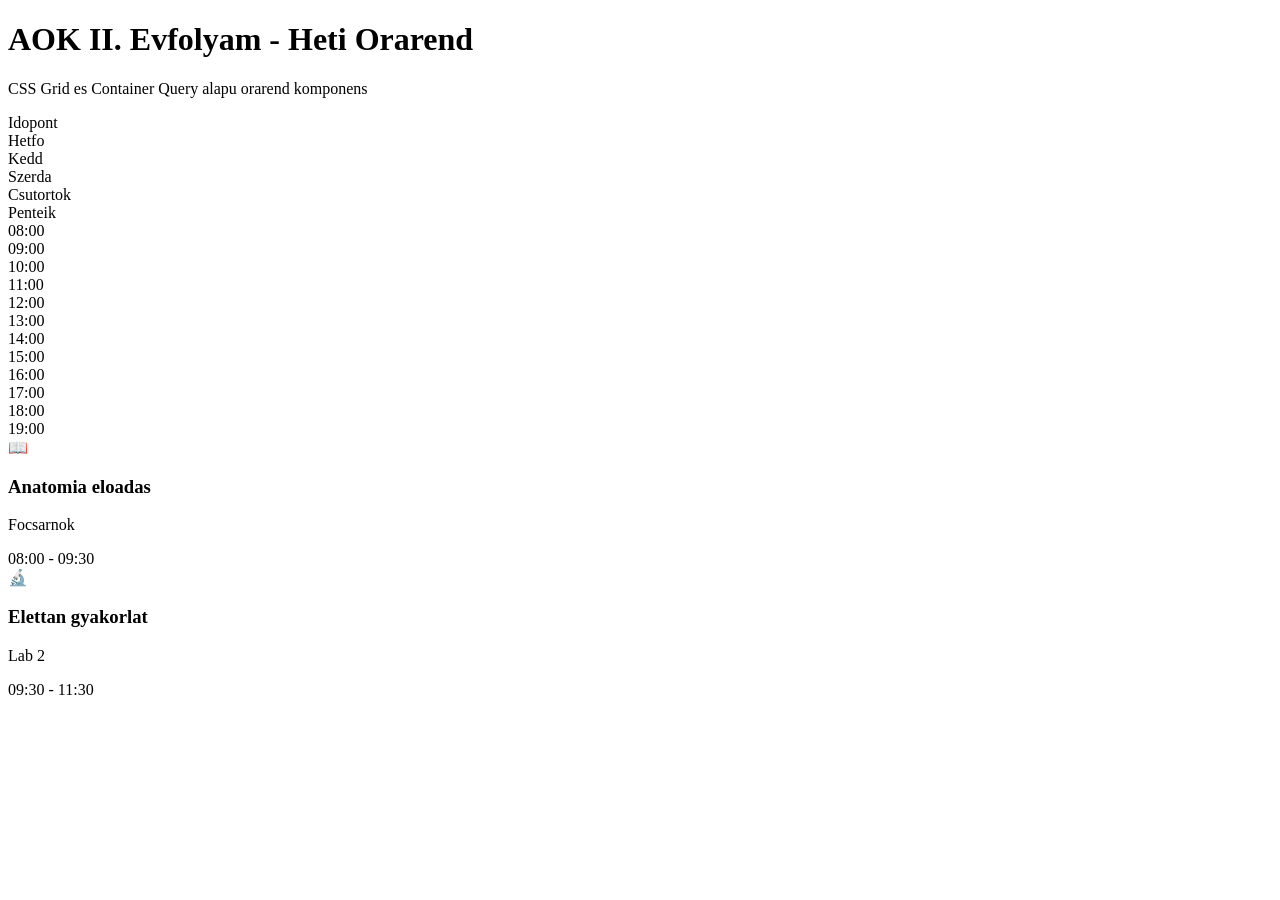
==== index.html @ add8c85d "feat: kezdeti projekt szerkezet es alap html vaz" ====
<!DOCTYPE html>
<html lang="hu">

<head>
    <meta charset="UTF-8">
    <meta name="viewport" content="width=device-width, initial-scale=1.0">
    <title>AOK II. Evfolyam Orarend</title>
    <link rel="stylesheet" href="grid.css">
    <link rel="stylesheet" href="print.css" media="print">
</head>

<body>

    <header class="fejlec">
        <h1>AOK II. Evfolyam - Heti Orarend</h1>
        <p>CSS Grid es Container Query alapu orarend komponens</p>
    </header>

    <main class="tartalom">
        <!-- Kontener elem a container query-hez -->
        <div class="orarend">
            <div class="racs">

                <!-- Idotengely sarok elem -->
                <div class="fejlec-sarok">Idopont</div>

                <!-- Napok fejlece (oszlopok: 1-5) -->
                <div class="nap-fejlec" style="grid-column: 2;">Hetfo</div>
                <div class="nap-fejlec" style="grid-column: 3;">Kedd</div>
                <div class="nap-fejlec" style="grid-column: 4;">Szerda</div>
                <div class="nap-fejlec" style="grid-column: 5;">Csutortok</div>
                <div class="nap-fejlec" style="grid-column: 6;">Penteik</div>

                <!-- Idotengely (8:00 - 20:00, feloras egysegek: 24 sor) -->
                <div class="ido-cimke" style="grid-row: 2;">08:00</div>
                <div class="ido-cimke" style="grid-row: 4;">09:00</div>
                <div class="ido-cimke" style="grid-row: 6;">10:00</div>
                <div class="ido-cimke" style="grid-row: 8;">11:00</div>
                <div class="ido-cimke" style="grid-row: 10;">12:00</div>
                <div class="ido-cimke" style="grid-row: 12;">13:00</div>
                <div class="ido-cimke" style="grid-row: 14;">14:00</div>
                <div class="ido-cimke" style="grid-row: 16;">15:00</div>
                <div class="ido-cimke" style="grid-row: 18;">16:00</div>
                <div class="ido-cimke" style="grid-row: 20;">17:00</div>
                <div class="ido-cimke" style="grid-row: 22;">18:00</div>
                <div class="ido-cimke" style="grid-row: 24;">19:00</div>

                <!-- Pelda orak statikus HTML-ben CSS valtozokkal -->
                <article class="ora" data-tipus="eloadas" style="--nap: 1; --kezd: 2; --hossz: 3;">
                    <div class="ora-belso">
                        <span class="ora-tipus-ikon">📖</span>
                        <h3 class="ora-cim">Anatomia eloadas</h3>
                        <p class="ora-helyszin">Focsarnok</p>
                        <time class="ora-ido">08:00 - 09:30</time>
                    </div>
                </article>

                <article class="ora" data-tipus="gyakorlat" style="--nap: 2; --kezd: 5; --hossz: 4;">
                    <div class="ora-belso">
                        <span class="ora-tipus-ikon">🔬</span>
                        <h3 class="ora-cim">Elettan gyakorlat</h3>
                        <p class="ora-helyszin">Lab 2</p>
                        <time class="ora-ido">09:30 - 11:30</time>
                    </div>
                </article>

            </div>
        </div>
    </main>

    <script src="app.js"></script>
</body>

</html>
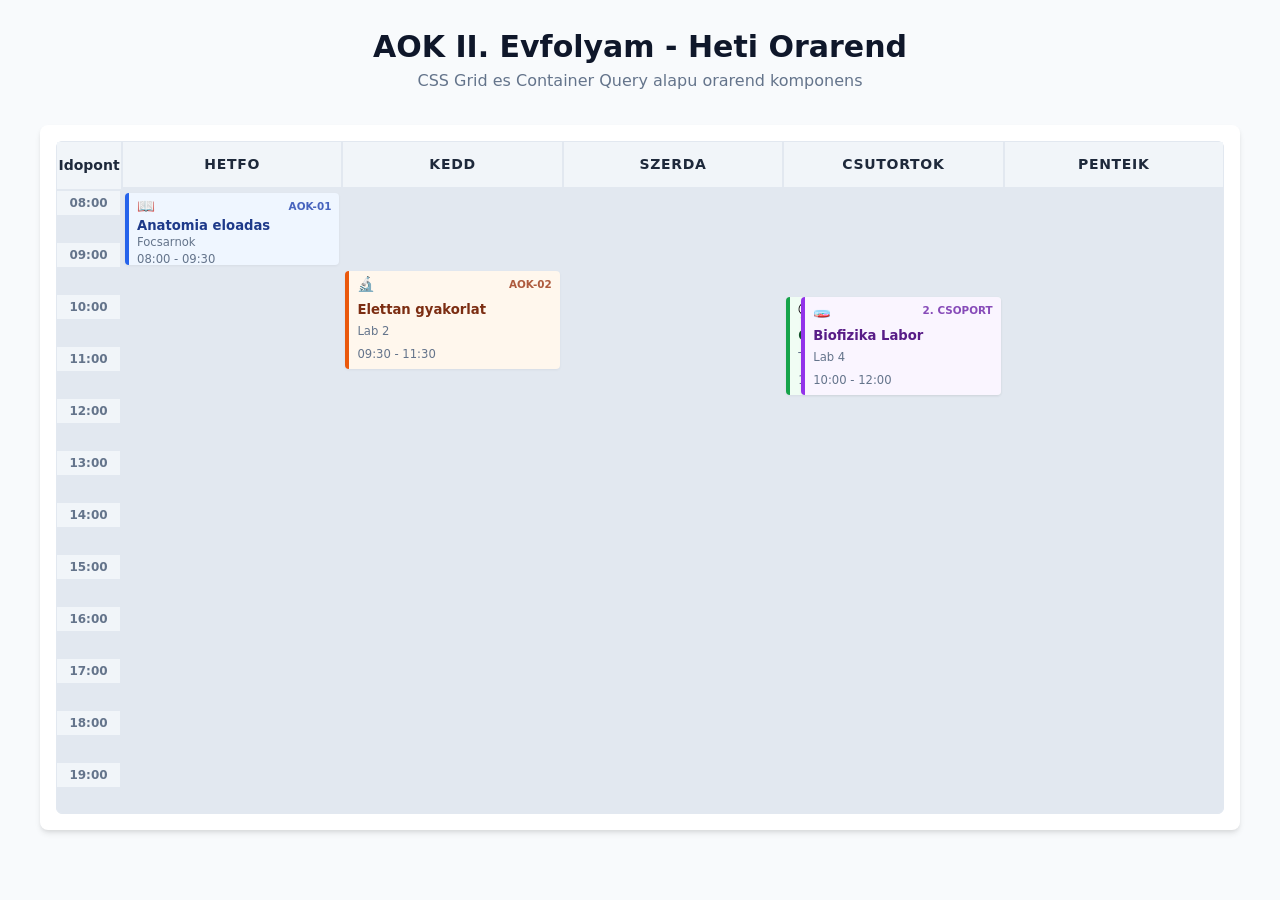
==== commit 92d58f92: "atfedo orak es teljes grid css orarend struktura frissitese" ====
--- a/index.html
+++ b/index.html
@@ -45,10 +45,13 @@
                 <div class="ido-cimke" style="grid-row: 22;">18:00</div>
                 <div class="ido-cimke" style="grid-row: 24;">19:00</div>
 
-                <!-- Pelda orak statikus HTML-ben CSS valtozokkal -->
+                <!-- Orak CSS valtozokkal es data-tipus attributumokkal -->
                 <article class="ora" data-tipus="eloadas" style="--nap: 1; --kezd: 2; --hossz: 3;">
                     <div class="ora-belso">
-                        <span class="ora-tipus-ikon">📖</span>
+                        <div class="ora-fejléc">
+                            <span class="ora-tipus-ikon">📖</span>
+                            <span class="ora-kod">AOK-01</span>
+                        </div>
                         <h3 class="ora-cim">Anatomia eloadas</h3>
                         <p class="ora-helyszin">Focsarnok</p>
                         <time class="ora-ido">08:00 - 09:30</time>
@@ -57,10 +60,39 @@
 
                 <article class="ora" data-tipus="gyakorlat" style="--nap: 2; --kezd: 5; --hossz: 4;">
                     <div class="ora-belso">
-                        <span class="ora-tipus-ikon">🔬</span>
+                        <div class="ora-fejléc">
+                            <span class="ora-tipus-ikon">🔬</span>
+                            <span class="ora-kod">AOK-02</span>
+                        </div>
                         <h3 class="ora-cim">Elettan gyakorlat</h3>
                         <p class="ora-helyszin">Lab 2</p>
                         <time class="ora-ido">09:30 - 11:30</time>
+                    </div>
+                </article>
+
+                <!-- Atfedo orak peldaja csutortok 10:00 - 12:00 sávban -->
+                <article class="ora atfedo" data-tipus="szeminarium"
+                    style="--nap: 4; --kezd: 6; --hossz: 4; --eltolas: 0;">
+                    <div class="ora-belso">
+                        <div class="ora-fejléc">
+                            <span class="ora-tipus-ikon">💬</span>
+                            <span class="ora-kod">1. Csoport</span>
+                        </div>
+                        <h3 class="ora-cim">Orvosi Etika</h3>
+                        <p class="ora-helyszin">Terem 101</p>
+                        <time class="ora-ido">10:00 - 12:00</time>
+                    </div>
+                </article>
+
+                <article class="ora atfedo" data-tipus="labor" style="--nap: 4; --kezd: 6; --hossz: 4; --eltolas: 1;">
+                    <div class="ora-belso">
+                        <div class="ora-fejléc">
+                            <span class="ora-tipus-ikon">🧫</span>
+                            <span class="ora-kod">2. Csoport</span>
+                        </div>
+                        <h3 class="ora-cim">Biofizika Labor</h3>
+                        <p class="ora-helyszin">Lab 4</p>
+                        <time class="ora-ido">10:00 - 12:00</time>
                     </div>
                 </article>
 
--- a/grid.css
+++ b/grid.css
@@ -0,0 +1,250 @@
+/* Alapbeallitasok es CSS valtozok */
+:root {
+    --bg-color: #f8fafc;
+    --card-bg: #ffffff;
+    --text-primary: #1e293b;
+    --text-secondary: #64748b;
+    --border-color: #e2e8f0;
+    --grid-line-color: #f1f5f9;
+
+    --radius: 8px;
+    --shadow: 0 4px 6px -1px rgba(0, 0, 0, 0.1), 0 2px 4px -1px rgba(0, 0, 0, 0.06);
+}
+
+* {
+    box-sizing: border-box;
+    margin: 0;
+    padding: 0;
+}
+
+body {
+    font-family: system-ui, -apple-system, BlinkMacSystemFont, 'Segoe UI', Roboto, Oxygen, Ubuntu, Cantarell, sans-serif;
+    background-color: var(--bg-color);
+    color: var(--text-primary);
+    line-height: 1.5;
+    padding: 1.5rem;
+}
+
+.fejlec {
+    margin-bottom: 2rem;
+    text-align: center;
+}
+
+.fejlec h1 {
+    font-size: 1.875rem;
+    color: #0f172a;
+}
+
+.fejlec p {
+    color: var(--text-secondary);
+}
+
+/* Container Query kontener definicioja */
+.orarend {
+    container-type: inline-size;
+    container-name: orarend-kontener;
+    width: 100%;
+    max-width: 1200px;
+    margin: 0 auto;
+    background: var(--card-bg);
+    border-radius: var(--radius);
+    box-shadow: var(--shadow);
+    padding: 1rem;
+    overflow-x: auto;
+}
+
+/* CSS Grid szerkezet: 1 idotengely oszlop (4rem) + 5 nap oszlop (1fr) */
+/* 1 fejlec sor (auto) + 24 feloras idosav sor (1.5rem / sor) */
+.racs {
+    display: grid;
+    grid-template-columns: 4rem repeat(5, minmax(140px, 1fr));
+    grid-template-rows: auto repeat(24, 1.5rem);
+    gap: 2px;
+    background-color: var(--border-color);
+    border: 1px solid var(--border-color);
+    border-radius: calc(var(--radius) - 2px);
+    grid-auto-flow: dense;
+}
+
+/* Fejleceke es idotengely stilusai */
+.fejlec-sarok,
+.nap-fejlec,
+.ido-cimke {
+    background-color: #f1f5f9;
+    display: flex;
+    align-items: center;
+    justify-content: center;
+    font-weight: 600;
+    font-size: 0.875rem;
+    color: var(--text-primary);
+}
+
+.fejlec-sarok {
+    grid-column: 1;
+    grid-row: 1;
+    padding: 0.75rem 0.5rem;
+}
+
+.nap-fejlec {
+    grid-row: 1;
+    padding: 0.75rem 0.5rem;
+    text-transform: uppercase;
+    letter-spacing: 0.05em;
+    border-bottom: 2px solid var(--border-color);
+}
+
+.ido-cimke {
+    grid-column: 1;
+    font-size: 0.75rem;
+    color: var(--text-secondary);
+    border-right: 1px solid var(--border-color);
+    grid-row-end: span 2;
+}
+
+/* Orak dinamikus pozicionalasa CSS valtozokbol */
+.ora {
+    grid-column: calc(var(--nap) + 1);
+    grid-row: var(--kezd) / span var(--hossz);
+    z-index: 1;
+    padding: 2px;
+}
+
+.ora-belso {
+    height: 100%;
+    background-color: #ffffff;
+    border-left: 4px solid #3b82f6;
+    border-radius: 4px;
+    padding: 0.35rem 0.5rem;
+    box-shadow: 0 1px 3px rgba(0, 0, 0, 0.05);
+    display: flex;
+    flex-direction: column;
+    justify-content: space-between;
+    overflow: hidden;
+}
+
+.ora-fejléc {
+    display: flex;
+    align-items: center;
+    justify-content: space-between;
+    gap: 0.25rem;
+    margin-bottom: 0.25rem;
+}
+
+.ora-tipus-ikon {
+    font-size: 0.9rem;
+    line-height: 1;
+}
+
+.ora-kod {
+    font-size: 0.65rem;
+    font-weight: 700;
+    text-transform: uppercase;
+    opacity: 0.8;
+}
+
+.ora-cim {
+    font-size: 0.825rem;
+    font-weight: 600;
+    line-height: 1.2;
+}
+
+.ora-helyszin,
+.ora-ido {
+    font-size: 0.725rem;
+    color: var(--text-secondary);
+}
+
+/* Oratipusok egyedi szinei data-tipus alapjan */
+.ora[data-tipus="eloadas"] .ora-belso {
+    background-color: #eff6ff;
+    border-left-color: #2563eb;
+    color: #1e40af;
+}
+
+.ora[data-tipus="eloadas"] .ora-cim {
+    color: #1e3a8a;
+}
+
+.ora[data-tipus="szeminarium"] .ora-belso {
+    background-color: #f0fdf4;
+    border-left-color: #16a34a;
+    color: #166534;
+}
+
+.ora[data-tipus="szeminarium"] .ora-cim {
+    color: #14532d;
+}
+
+.ora[data-tipus="gyakorlat"] .ora-belso {
+    background-color: #fff7ed;
+    border-left-color: #ea580c;
+    color: #9a3412;
+}
+
+.ora[data-tipus="gyakorlat"] .ora-cim {
+    color: #7c2d12;
+}
+
+.ora[data-tipus="labor"] .ora-belso {
+    background-color: #faf5ff;
+    border-left-color: #9333ea;
+    color: #6b21a8;
+}
+
+.ora[data-tipus="labor"] .ora-cim {
+    color: #581c87;
+}
+
+/* Atfedo orak vizualis elrendezese */
+.ora.atfedo {
+    width: calc(100% - (var(--eltolas, 0) * 15px));
+    margin-left: calc(var(--eltolas, 0) * 15px);
+    z-index: calc(2 + var(--eltolas, 0));
+}
+
+.ora.atfedo:hover {
+    z-index: 20;
+    box-shadow: 0 8px 16px rgba(0, 0, 0, 0.15);
+}
+
+/* Container Query: 600px alatti kontener szelesseg eseten lista nezet */
+@container orarend-kontener (max-width: 600px) {
+    .racs {
+        display: flex;
+        flex-direction: column;
+        gap: 0.75rem;
+        background-color: transparent;
+        border: none;
+    }
+
+    .fejlec-sarok,
+    .ido-cimke {
+        display: none;
+    }
+
+    .nap-fejlec {
+        position: sticky;
+        top: 0;
+        z-index: 10;
+        background-color: var(--text-primary);
+        color: #ffffff;
+        padding: 0.5rem 1rem;
+        border-radius: var(--radius);
+        text-align: left;
+        font-size: 0.9rem;
+        margin-top: 0.5rem;
+    }
+
+    .ora {
+        grid-column: auto !important;
+        grid-row: auto !important;
+        width: 100% !important;
+        margin-left: 0 !important;
+    }
+
+    .ora-belso {
+        padding: 0.75rem 1rem;
+        border-left-width: 6px;
+        border-radius: var(--radius);
+    }
+}
